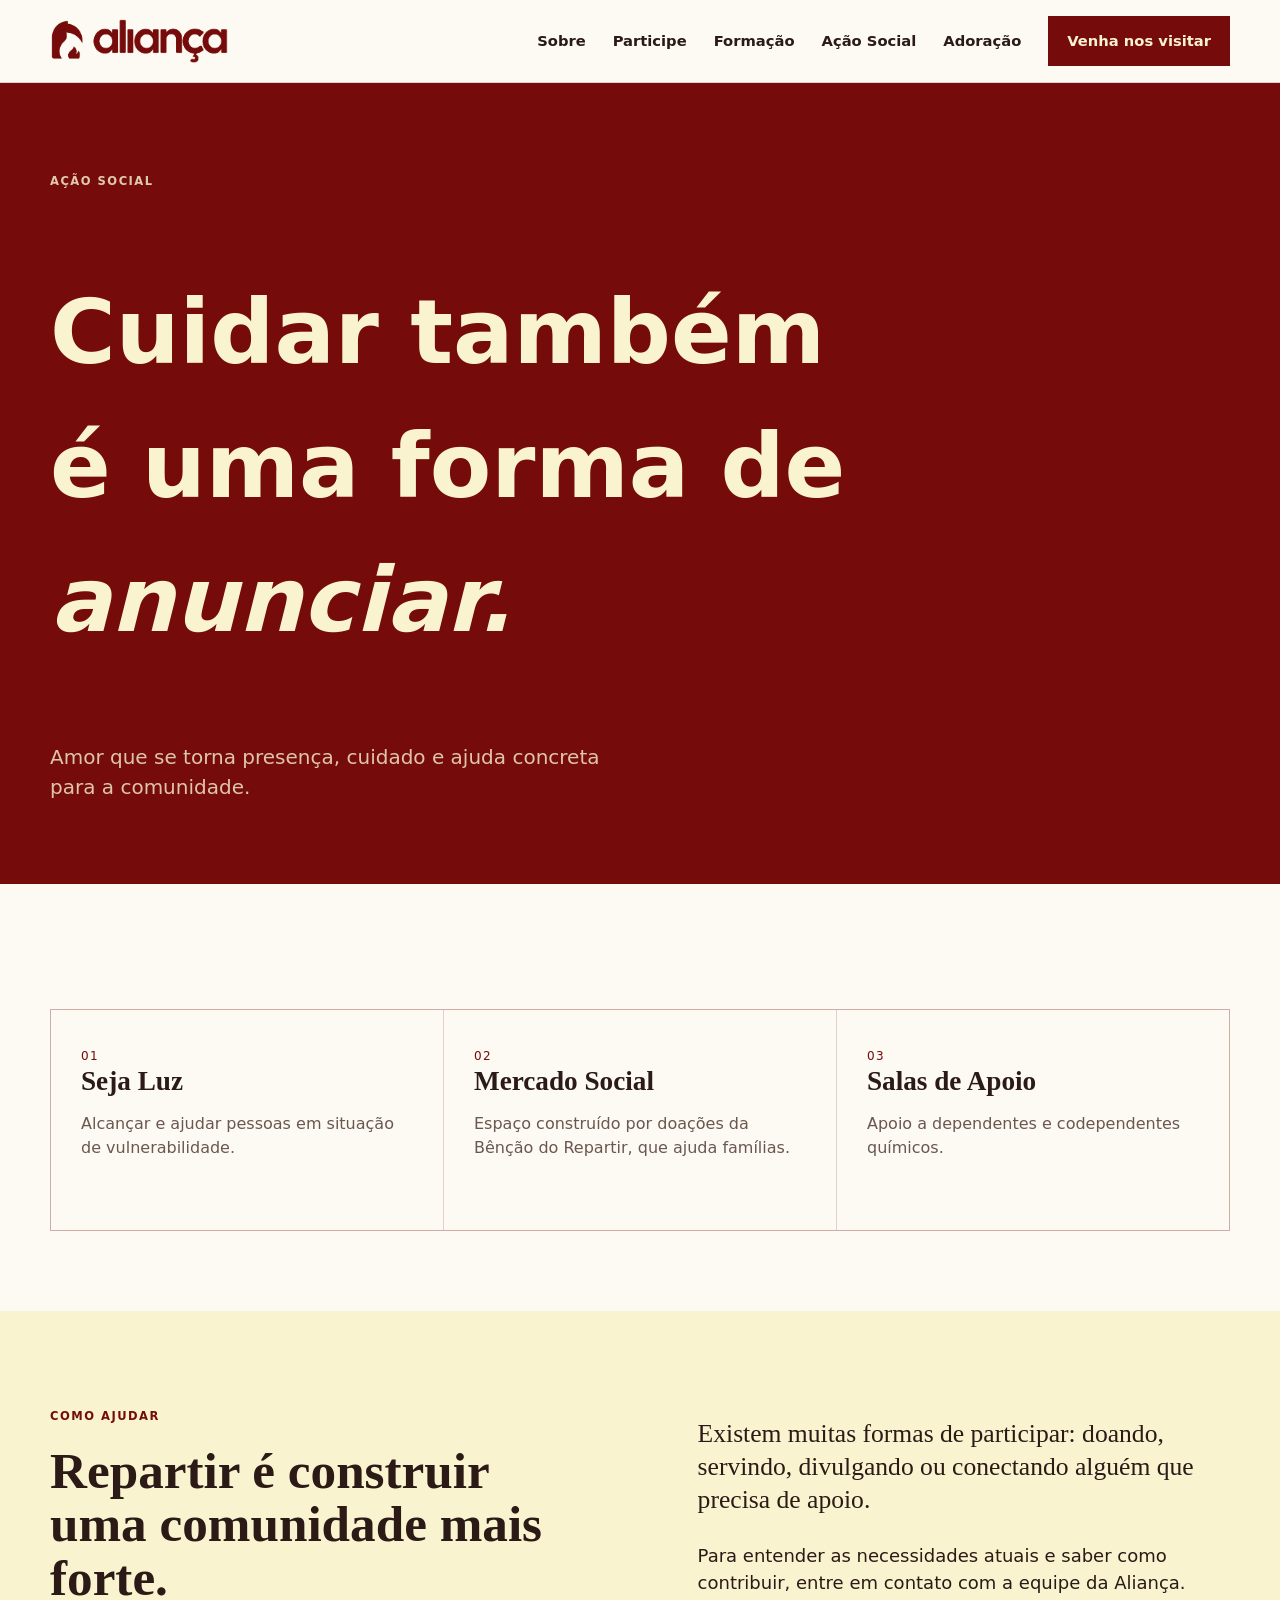
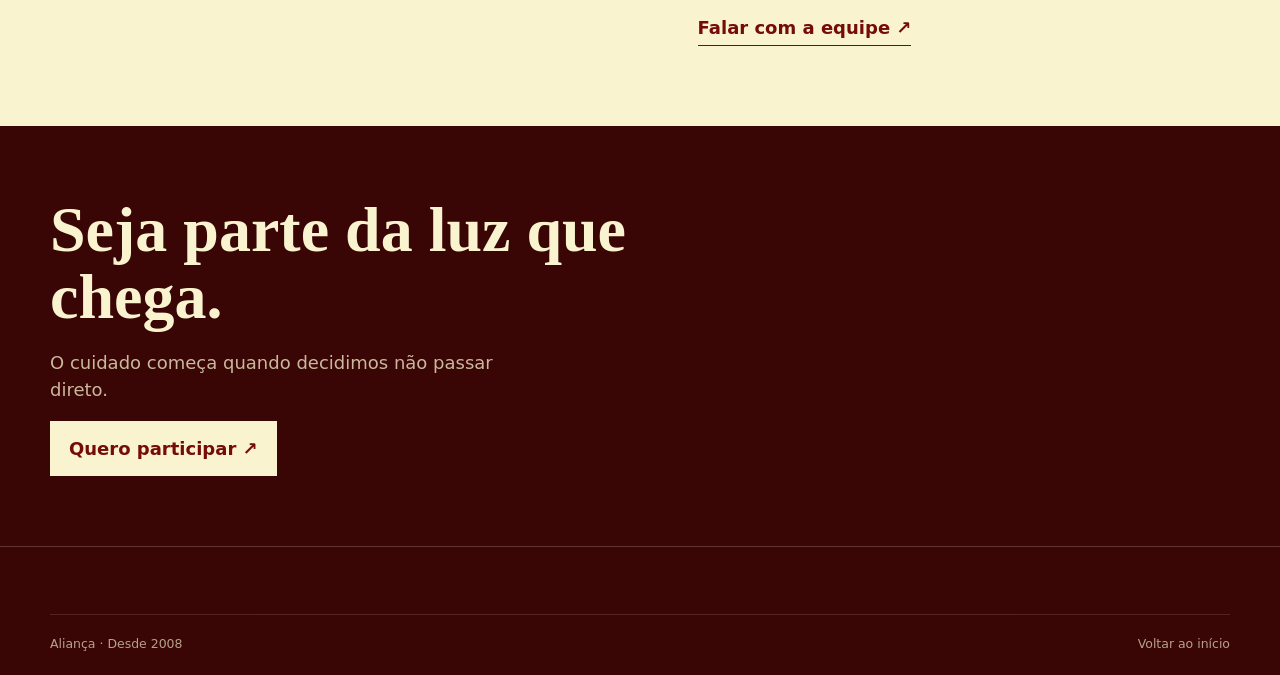
==== acao-social.html @ 7a593504 "Site Aliança — versão inicial para validação online" ====
<!doctype html><html lang="pt-BR"><head><meta charset="utf-8"><meta name="viewport" content="width=device-width, initial-scale=1"><title>Ação Social — Aliança</title><link rel="stylesheet" href="pages.css"><script src="script.js" defer></script></head><body><header class="site-header"><div class="container header-inner"><a class="brand" href="index.html"><img src="imagens/logo-bordo-transparente.png" alt="Aliança" width="190"></a><nav class="main-nav"><a href="sobre.html">Sobre</a><a href="participe.html">Participe</a><a href="formacao.html">Formação</a><a href="acao-social.html">Ação Social</a><a href="adoracao.html">Adoração</a><a class="nav-cta" href="contato.html">Venha nos visitar</a></nav></div></header><main><section class="page-hero"><div class="container"><p class="eyebrow eyebrow-light">Ação Social</p><h1>Cuidar também é uma forma de <em>anunciar.</em></h1><p>Amor que se torna presença, cuidado e ajuda concreta para a comunidade.</p></div></section><section class="content-section"><div class="container"><div class="content-grid"><article class="content-card"><span class="number">01</span><h3>Seja Luz</h3><p>Alcançar e ajudar pessoas em situação de vulnerabilidade.</p></article><article class="content-card"><span class="number">02</span><h3>Mercado Social</h3><p>Espaço construído por doações da Bênção do Repartir, que ajuda famílias.</p></article><article class="content-card"><span class="number">03</span><h3>Salas de Apoio</h3><p>Apoio a dependentes e codependentes químicos.</p></article></div></div></section><section class="content-section band"><div class="container split-grid"><div><p class="eyebrow">Como ajudar</p><h2>Repartir é construir uma comunidade mais forte.</h2></div><div><p class="lead">Existem muitas formas de participar: doando, servindo, divulgando ou conectando alguém que precisa de apoio.</p><p>Para entender as necessidades atuais e saber como contribuir, entre em contato com a equipe da Aliança.</p><a class="text-link" href="contato.html">Falar com a equipe ↗</a></div></div></section><section class="page-cta"><div class="container"><h2>Seja parte da luz que chega.</h2><p>O cuidado começa quando decidimos não passar direto.</p><a class="button button-cream" href="contato.html">Quero participar ↗</a></div></section></main><footer class="site-footer"><div class="container footer-bottom"><span>Aliança · Desde 2008</span><a href="index.html">Voltar ao início</a></div></footer></body></html>
---- pages.css ----
@import url('styles.css');
.page-hero{background:var(--cor-bordo);color:var(--cor-creme);padding:90px 0 82px}.page-hero h1{font-size:clamp(3rem,7vw,6rem);max-width:800px}.page-hero p:not(.eyebrow){font-size:1.25rem;max-width:580px;color:rgba(249,244,207,.8);margin:25px 0 0}.content-section{padding:80px 0}.content-section h2{font-size:clamp(2rem,4vw,3.4rem);margin-bottom:24px}.content-section h3{font-size:1.7rem;margin:0 0 10px}.content-section p{max-width:680px}.content-section .lead{font-family:var(--fonte-display);font-size:1.6rem;line-height:1.3}.content-grid{display:grid;grid-template-columns:repeat(3,1fr);gap:1px;background:var(--line);border:1px solid var(--line);margin-top:45px}.content-card{background:var(--cor-marfim);padding:30px;min-height:220px}.content-card p{font-size:1rem;color:var(--cor-texto-suave)}.number{color:var(--cor-bordo);font-size:.75rem;letter-spacing:.12em}.band{background:var(--cor-creme)}.detail-list{border-top:1px solid var(--line);margin-top:35px}.detail-row{display:grid;grid-template-columns:180px 1fr;gap:28px;padding:22px 0;border-bottom:1px solid var(--line)}.detail-row strong{font-family:var(--fonte-display);font-size:1.35rem}.detail-row small{color:var(--cor-texto-suave);text-transform:uppercase;letter-spacing:.1em}.page-cta{background:var(--cor-bordo-profundo);color:var(--cor-creme);padding:70px 0}.page-cta h2{font-size:clamp(2.4rem,5vw,4rem);max-width:580px}.page-cta p{max-width:480px;color:rgba(249,244,207,.75)}@media(max-width:700px){.page-hero{padding:65px 0}.content-section{padding:58px 0}.content-grid{grid-template-columns:1fr}.detail-row{grid-template-columns:1fr;gap:8px}}
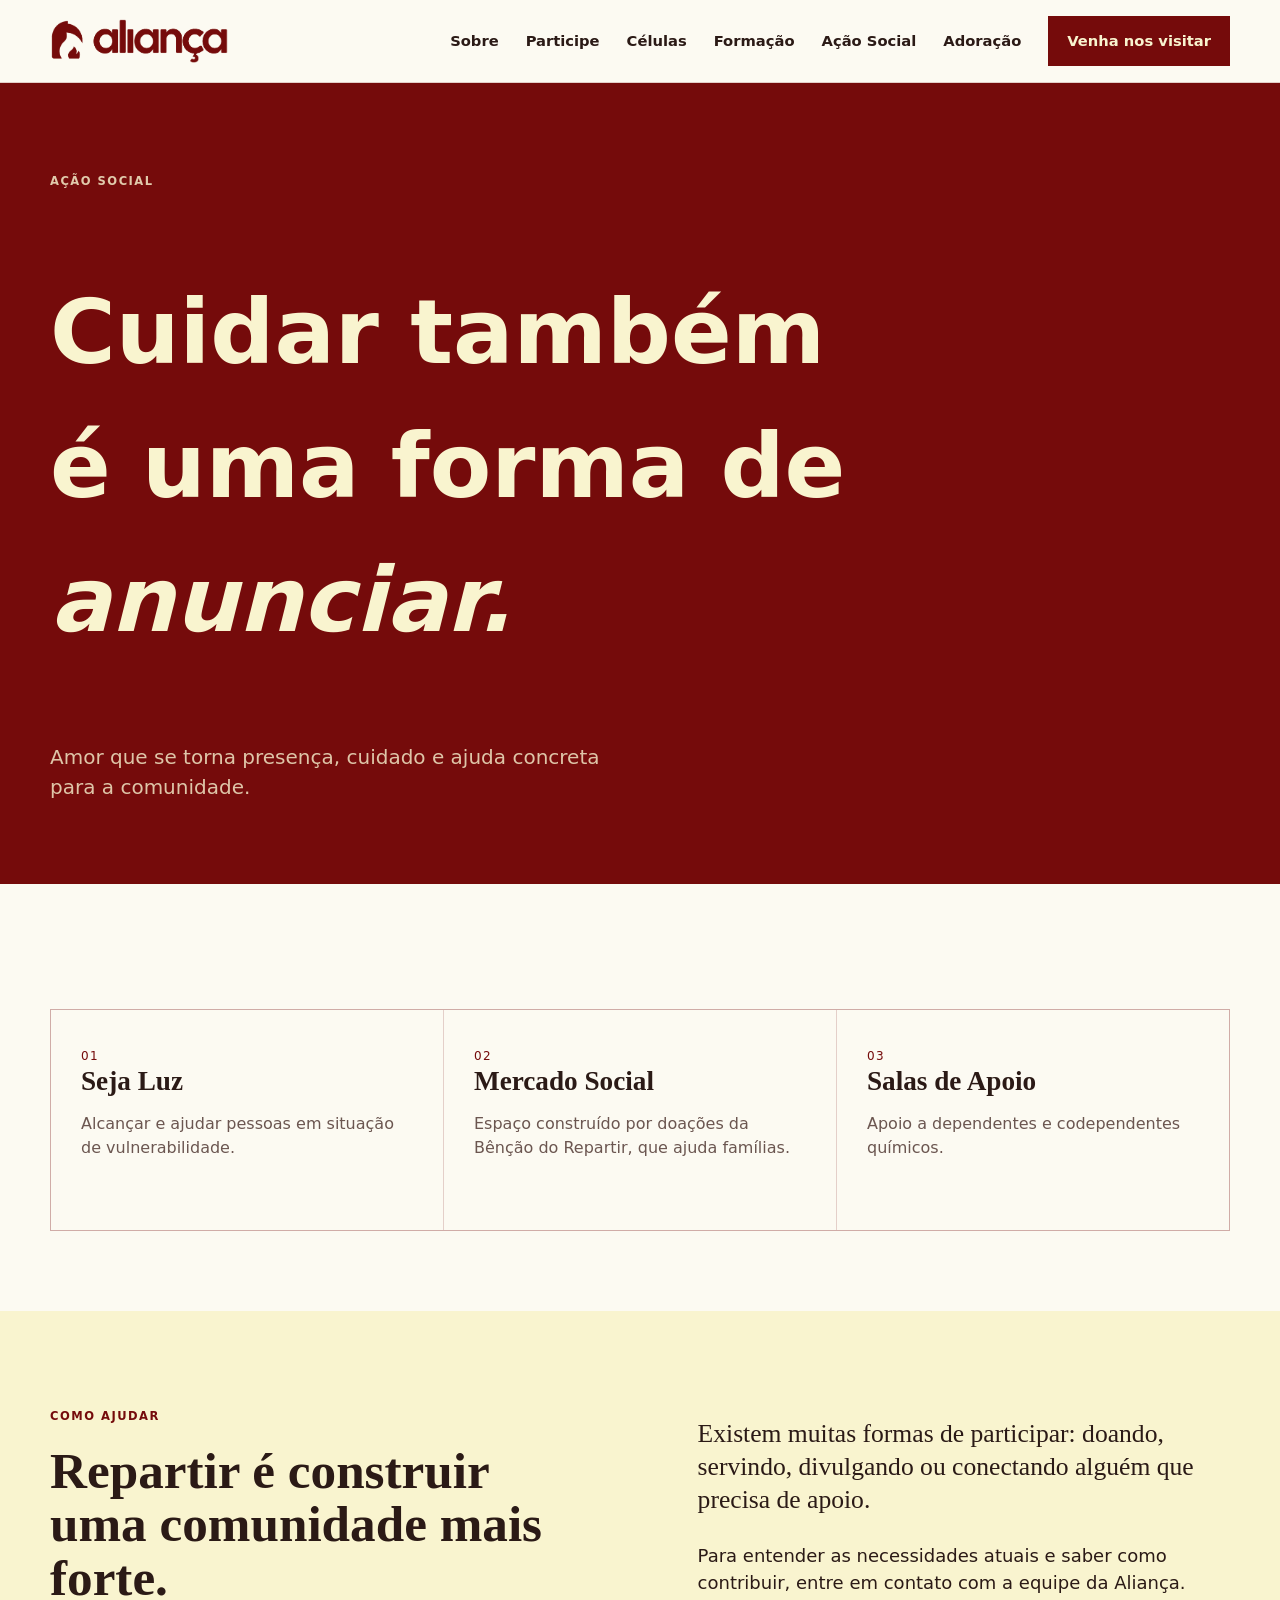
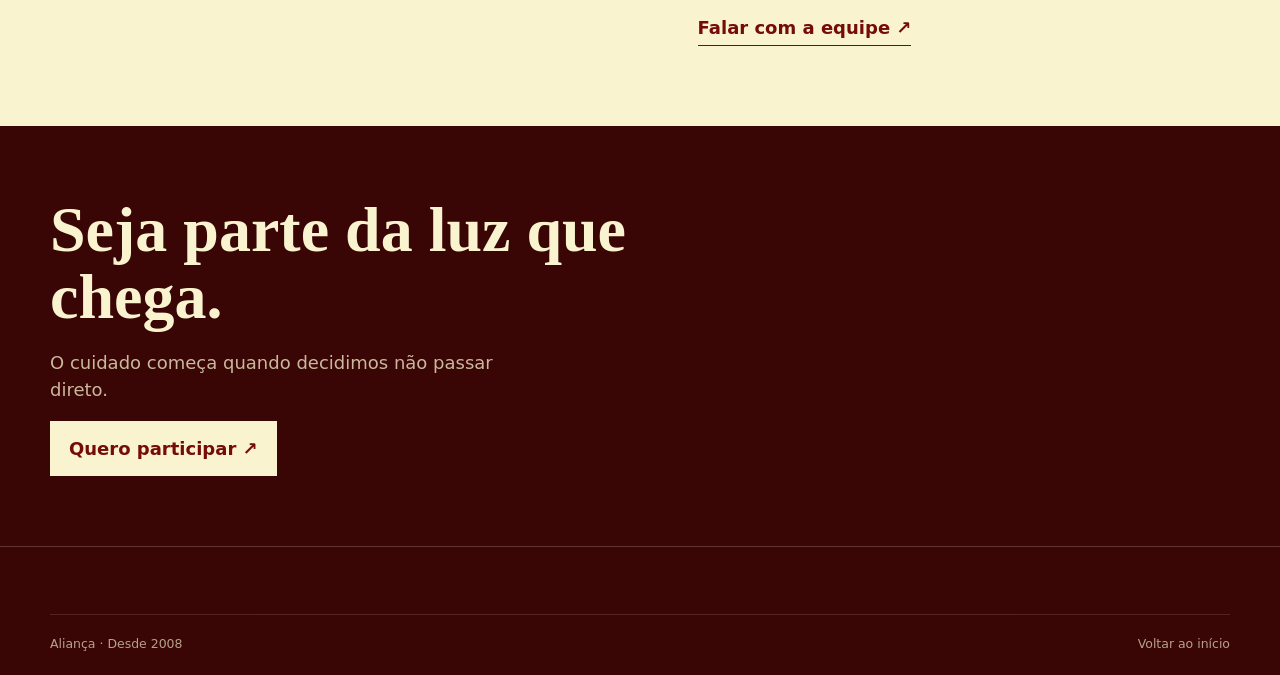
==== commit d6979a3b: "[verified] Adiciona busca de células com mapa e filtros" ====
--- a/acao-social.html
+++ b/acao-social.html
@@ -1 +1 @@
-<!doctype html><html lang="pt-BR"><head><meta charset="utf-8"><meta name="viewport" content="width=device-width, initial-scale=1"><title>Ação Social — Aliança</title><link rel="stylesheet" href="pages.css"><script src="script.js" defer></script></head><body><header class="site-header"><div class="container header-inner"><a class="brand" href="index.html"><img src="imagens/logo-bordo-transparente.png" alt="Aliança" width="190"></a><nav class="main-nav"><a href="sobre.html">Sobre</a><a href="participe.html">Participe</a><a href="formacao.html">Formação</a><a href="acao-social.html">Ação Social</a><a href="adoracao.html">Adoração</a><a class="nav-cta" href="contato.html">Venha nos visitar</a></nav></div></header><main><section class="page-hero"><div class="container"><p class="eyebrow eyebrow-light">Ação Social</p><h1>Cuidar também é uma forma de <em>anunciar.</em></h1><p>Amor que se torna presença, cuidado e ajuda concreta para a comunidade.</p></div></section><section class="content-section"><div class="container"><div class="content-grid"><article class="content-card"><span class="number">01</span><h3>Seja Luz</h3><p>Alcançar e ajudar pessoas em situação de vulnerabilidade.</p></article><article class="content-card"><span class="number">02</span><h3>Mercado Social</h3><p>Espaço construído por doações da Bênção do Repartir, que ajuda famílias.</p></article><article class="content-card"><span class="number">03</span><h3>Salas de Apoio</h3><p>Apoio a dependentes e codependentes químicos.</p></article></div></div></section><section class="content-section band"><div class="container split-grid"><div><p class="eyebrow">Como ajudar</p><h2>Repartir é construir uma comunidade mais forte.</h2></div><div><p class="lead">Existem muitas formas de participar: doando, servindo, divulgando ou conectando alguém que precisa de apoio.</p><p>Para entender as necessidades atuais e saber como contribuir, entre em contato com a equipe da Aliança.</p><a class="text-link" href="contato.html">Falar com a equipe ↗</a></div></div></section><section class="page-cta"><div class="container"><h2>Seja parte da luz que chega.</h2><p>O cuidado começa quando decidimos não passar direto.</p><a class="button button-cream" href="contato.html">Quero participar ↗</a></div></section></main><footer class="site-footer"><div class="container footer-bottom"><span>Aliança · Desde 2008</span><a href="index.html">Voltar ao início</a></div></footer></body></html>+<!doctype html><html lang="pt-BR"><head><meta charset="utf-8"><meta name="viewport" content="width=device-width, initial-scale=1"><title>Ação Social — Aliança</title><link rel="stylesheet" href="pages.css"><script src="script.js" defer></script></head><body><header class="site-header"><div class="container header-inner"><a class="brand" href="index.html"><img src="imagens/logo-bordo-transparente.png" alt="Aliança" width="190"></a><nav class="main-nav"><a href="sobre.html">Sobre</a><a href="participe.html">Participe</a><a href="encontre-uma-celula.html">Células</a><a href="formacao.html">Formação</a><a href="acao-social.html">Ação Social</a><a href="adoracao.html">Adoração</a><a class="nav-cta" href="contato.html">Venha nos visitar</a></nav></div></header><main><section class="page-hero"><div class="container"><p class="eyebrow eyebrow-light">Ação Social</p><h1>Cuidar também é uma forma de <em>anunciar.</em></h1><p>Amor que se torna presença, cuidado e ajuda concreta para a comunidade.</p></div></section><section class="content-section"><div class="container"><div class="content-grid"><article class="content-card"><span class="number">01</span><h3>Seja Luz</h3><p>Alcançar e ajudar pessoas em situação de vulnerabilidade.</p></article><article class="content-card"><span class="number">02</span><h3>Mercado Social</h3><p>Espaço construído por doações da Bênção do Repartir, que ajuda famílias.</p></article><article class="content-card"><span class="number">03</span><h3>Salas de Apoio</h3><p>Apoio a dependentes e codependentes químicos.</p></article></div></div></section><section class="content-section band"><div class="container split-grid"><div><p class="eyebrow">Como ajudar</p><h2>Repartir é construir uma comunidade mais forte.</h2></div><div><p class="lead">Existem muitas formas de participar: doando, servindo, divulgando ou conectando alguém que precisa de apoio.</p><p>Para entender as necessidades atuais e saber como contribuir, entre em contato com a equipe da Aliança.</p><a class="text-link" href="contato.html">Falar com a equipe ↗</a></div></div></section><section class="page-cta"><div class="container"><h2>Seja parte da luz que chega.</h2><p>O cuidado começa quando decidimos não passar direto.</p><a class="button button-cream" href="contato.html">Quero participar ↗</a></div></section></main><footer class="site-footer"><div class="container footer-bottom"><span>Aliança · Desde 2008</span><a href="index.html">Voltar ao início</a></div></footer></body></html>
